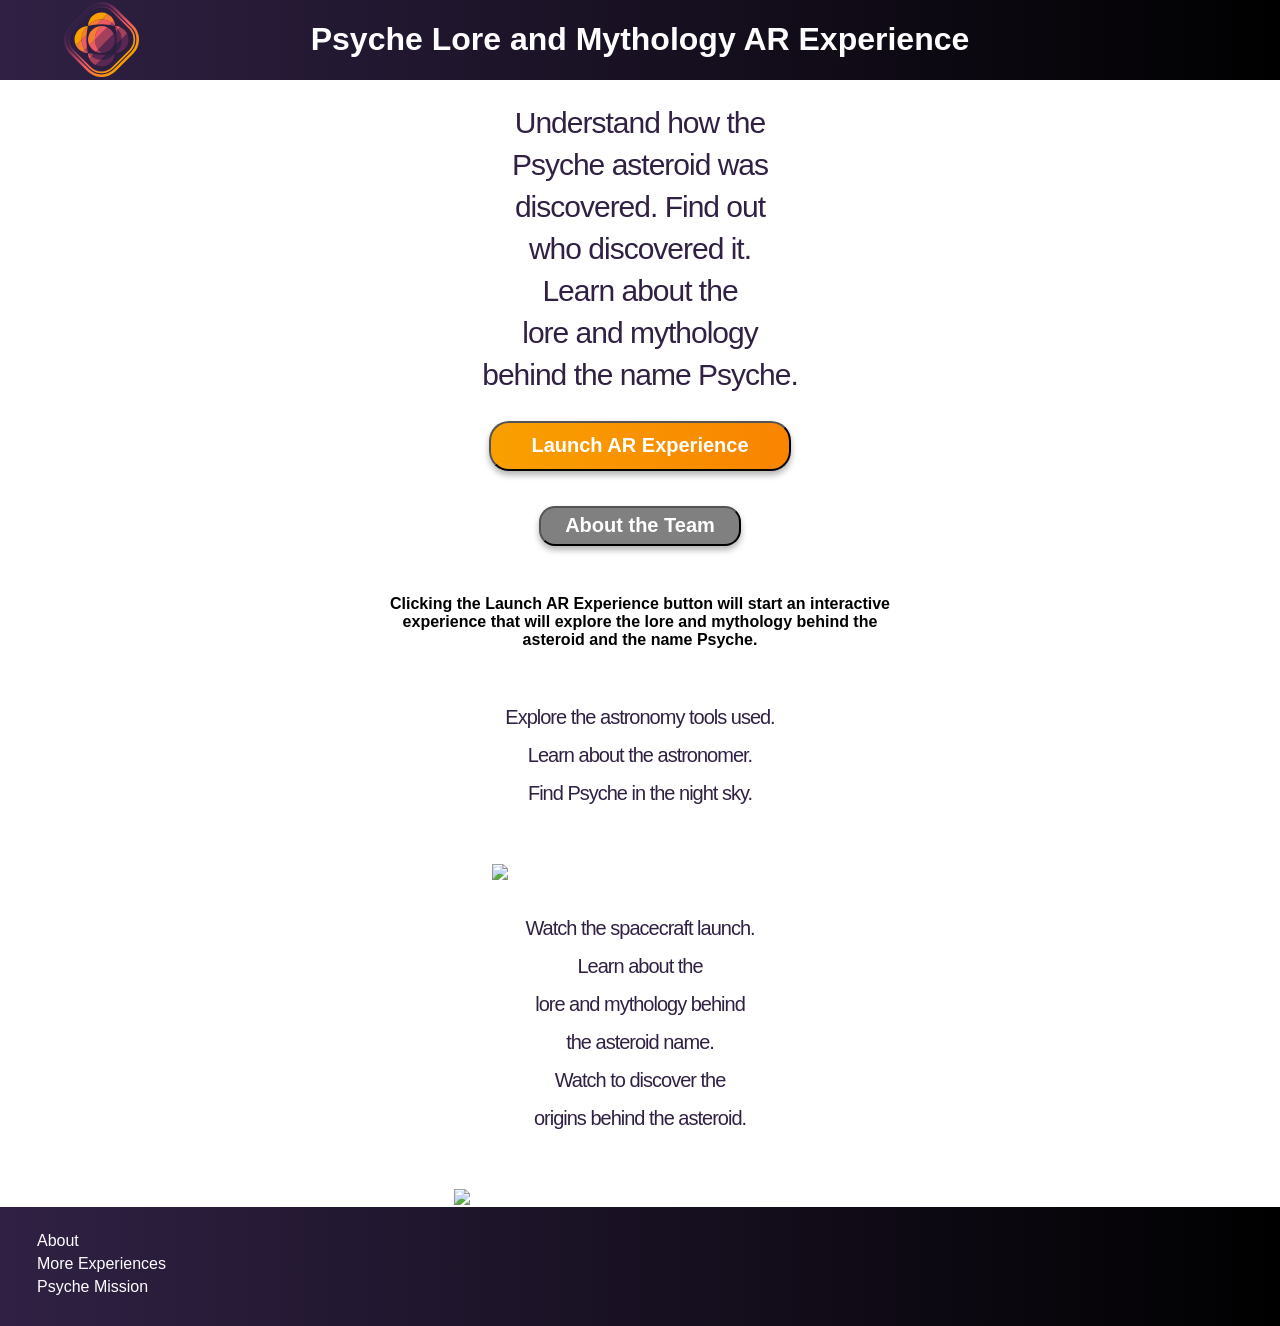
==== lore_and_mythology_experience/pages/index.html @ e2a5ad7d "Testing US322Task329" ====
<!doctype html>
<html lang="en">
<head>
<meta charset="UTF-8" />
<meta name="viewport" content="width=device-width, initial-scale=1.0" />
<meta http-equiv="X-UA-Compatible" content="IE=edge" />
<title>Psyche Lore and Mythology Launch Page</title>
<link rel="stylesheet" href="../assets/css/index.css" />
<script src="../assets/js/index.js" defer></script>
</head>

<body>
<!-- Launch Page Psyche Icon and Title -->
<div id="container">
<div id="psyche-header">
<img
  src="../assets/images/Psyche_Icon_Color-SVG.svg"
  alt="Psyche Icon"
  id="psyche-icon" draggable="false"
/>
<header>
  <h1>Psyche Lore and Mythology AR Experience</h1>
</header>
</div>

<!-- Experience Information -->
<div class="psyche-info">
<!-- Experience Description -->
<div class="psyche-info-headline">Understand how the</div>
<div class="psyche-info-headline">Psyche asteroid was</div>
<div class="psyche-info-headline">discovered. Find out</div>
<div class="psyche-info-headline">who discovered it.</div>
<div class="psyche-info-headline">Learn about the</div>
<div class="psyche-info-headline">lore and mythology</div>
<div class="psyche-info-headline">behind the name Psyche.</div>

<button id="launch-button" type="button" onclick="onClick()">
  Launch AR Experience
</button>

<!-- About Button -->
    <button class="about-button" type="button">
      <a class="about-link" href="../../satellite_experience/pages/about_page.html">About the Team</a>
    </button>
  </div>

  <!-- Instructions -->
  <div class="psyche-info" style="margin-top: 0px">
    Clicking the Launch AR Experience button will start an interactive </br>
    experience that will explore the lore and mythology behind the </br>
      asteroid and the name Psyche.
  </div>

      <!-- Main Content Section -->
      <div class="fade-in-section">
          <div class="psyche-info">
              <div class="psyche-info-line"> Explore the astronomy tools used.</div>
              <div class="psyche-info-line"> Learn about the astronomer.</div>
              <div class="psyche-info-line"> Find Psyche in the night sky.</div>
          </div>

          <div class="psyche-lore-telescope-img" >
              <img src="../assets/images/psyche_lore_and_mythology_experience_mockup_1.png" alt="Telescope pointing up into the night sky" draggable="false"/>
          </div>
      </div>

      <!-- Psyche Lore Content Section -->
      <div class="fade-in-section">
          <div class="psyche-info">
              <div class="psyche-info-line"> Watch the spacecraft launch.</div>
              <div class="psyche-info-line"> Learn about the</div>
              <div class="psyche-info-line"> lore and mythology behind</div>
              <div class="psyche-info-line"> the asteroid name.</div>
              <div class="psyche-info-line">Watch to discover the</div>
              <div class="psyche-info-line"> origins behind the asteroid.</div>
          </div>

          <div class="psyche-lore-telescope-img">
              <img src="../assets/images/psyche_lore_and_mythology_experience_mockup_2.png"" alt="Telescope discovering the asteroid in the night sky" draggable="false"/>
          </div>
      </div>

      <!-- footer -->
        <div class="footer">
          <div class="footer-links">
            <div class="footer-link"><a href="../../satellite_experience/pages/about_page.html">About</a></div>
            <div class="footer-link"><a href="#">More Experiences</a></div>
            <div class="footer-link"><a href="#">Psyche Mission</a></div>
          </div>
        </div>
    </div>
  </body>
</html>
---- lore_and_mythology_experience/assets/css/index.css ----
/* Main Styling */
body {
  font-family: Arial, Helvetica, sans-serif;
  background-color: white;
  background: white;
  color: white;
  text-align: center;
  display: flex;
  padding: 0;
  margin: 0;
  width: 100%;
  position: absolute;
  margin: 0;
  padding: 0;
  overscroll-behavior: none;
}

img {
  pointer-events: none;
}
/* Launch Page */
#container {
  display: flex;
  flex-direction: column;
  justify-content: space-between;
  background-color: #ffffff;
  align-items: center;
  margin-left: 0vh;
  width: 100%;
  margin-right: 0vh;
  text-align: center;
}

#body {
  display: flex;
  flex-direction: column;
  justify-content: space-between;
  align-items: center;
  height: 100vh;
  margin: 0;
}

#psyche-header {
  display: flex;
  flex-direction: row;
  justify-content: center;
  align-self: center;
  background-image: linear-gradient(to right, #302144, #000000);
  align-items: center;
  min-height: 5%;
  width: 100%;
  text-align: center;
}

#psyche-icon {
  position: absolute;
  left: 0;
  align-self: center;
  max-height: 75px;
  max-width: 75px;
  min-height: 75px;
  min-width: 75px;
  height: 15%;
  width: 15%;
  margin-left: 5%;
}

#header {
  align-self: center;
  margin-left: 100px !important;
  margin-right: 100px !important;
}

h1 {
  margin-left: 100px;
  margin-right: 100px;
}

.psyche-info {
  margin-top: 50px;
  font-weight: bold;
  border: 2px solid white;
  color: black;
}

.psyche-info-line {
  font-family: "Helvetica", sans-serif;
  font-weight: normal;
  font-size: 20px;
  line-height: 1.4;
  text-align: center;
  color: #302144;
  letter-spacing: -1px;
}

.psyche-info-headline {
  font-family: "Helvetica", sans-serif;
  font-weight: normal;
  font-size: 30px;
  line-height: 1.4;
  text-align: center;
  color: #302144;
  letter-spacing: -1px;
}

.psyche-info-list {
  font-weight: normal;
  color: black;
  text-align: left;
  align-self: center;
  list-style-type: disc;
}

#launch-button {
  margin-top: 25px;
  margin-bottom: 25px;
  font-size: 20px;
  color: white;
  font-weight: bold;
  background: linear-gradient(to right, #f9a000, #f98400);
  border: 2px 50% black;
  border-radius: 20px;
  height: 50px;
  width: 75%;
  cursor: pointer;
  transition:
    background-color 0.3s,
    transform 0.1s;
  box-shadow: 0 4px 6px rgba(0, 0, 0, 0.3);
}

#launch-button:active {
  background: rgba(255, 255, 255, 0.5);
  color: #f9a000;
  transform: scale(0.95);
  border: none;
}

#launch-button:focus {
  outline: 3px solid #80bdff;
  outline-offset: 2px;
}

#launch-button:hover {
  box-shadow: 0 6px 8px rgba(0, 0, 0, 0.35);
}

.psyche-lore-telescope-img img {
  margin-top: 25px;
  width: 75%;
}

.fade-in-section {
  opacity: 0;
  transform: translateY(20px);
  transition:
    opacity 1s ease-out,
    transform 1s ease-out;
}

.fade-in-section.visible {
  opacity: 1;
  transform: translateY(0);
}

.psyche-info {
  margin: 20px 0;
}

.psyche-info-line {
  margin: 10px 0;
}

.about-link {
  text-decoration: none;
  color: white;
}

.about-button {
  margin-top: 10px;
  margin-bottom: 25px;
  font-size: 20px;
  color: white;
  font-weight: bold;
  background-color: gray;
  /* background-color: #f9a000;#20162f; */
  border: 2px 50% black;
  border-radius: 16px;
  height: 40px;
  width: 50%;
  cursor: pointer;
  transition:
    background-color 0.3s,
    transform 0.1s;
  box-shadow: 0 4px 6px rgba(0, 0, 0, 0.3);
}

.about-button:active {
  background: rgba(255, 255, 255, 0.5);
  transform: scale(0.95);
  border: none;
}

.about-button:focus {
  outline: none;
}

.about-button:hover {
  box-shadow: 0 6px 8px rgba(0, 0, 0, 0.35);
}

.footer {
  background-image: linear-gradient(to right, #302144, #000000);
  width: 100%;
  justify-content: center;
}

.footer-links {
  padding-top: 20px;
  padding-bottom: 25px;
  text-align: left;
  width: 95%;
  left: 50%;
  margin: 0 auto;
}
.footer-links a {
  color: white;
  text-decoration: none;
}
.footer-links a:hover {
  color: #f9a001;
}
.footer-links a:visited {
  text-decoration: none;
}

.footer-link {
  margin: 5px;
}
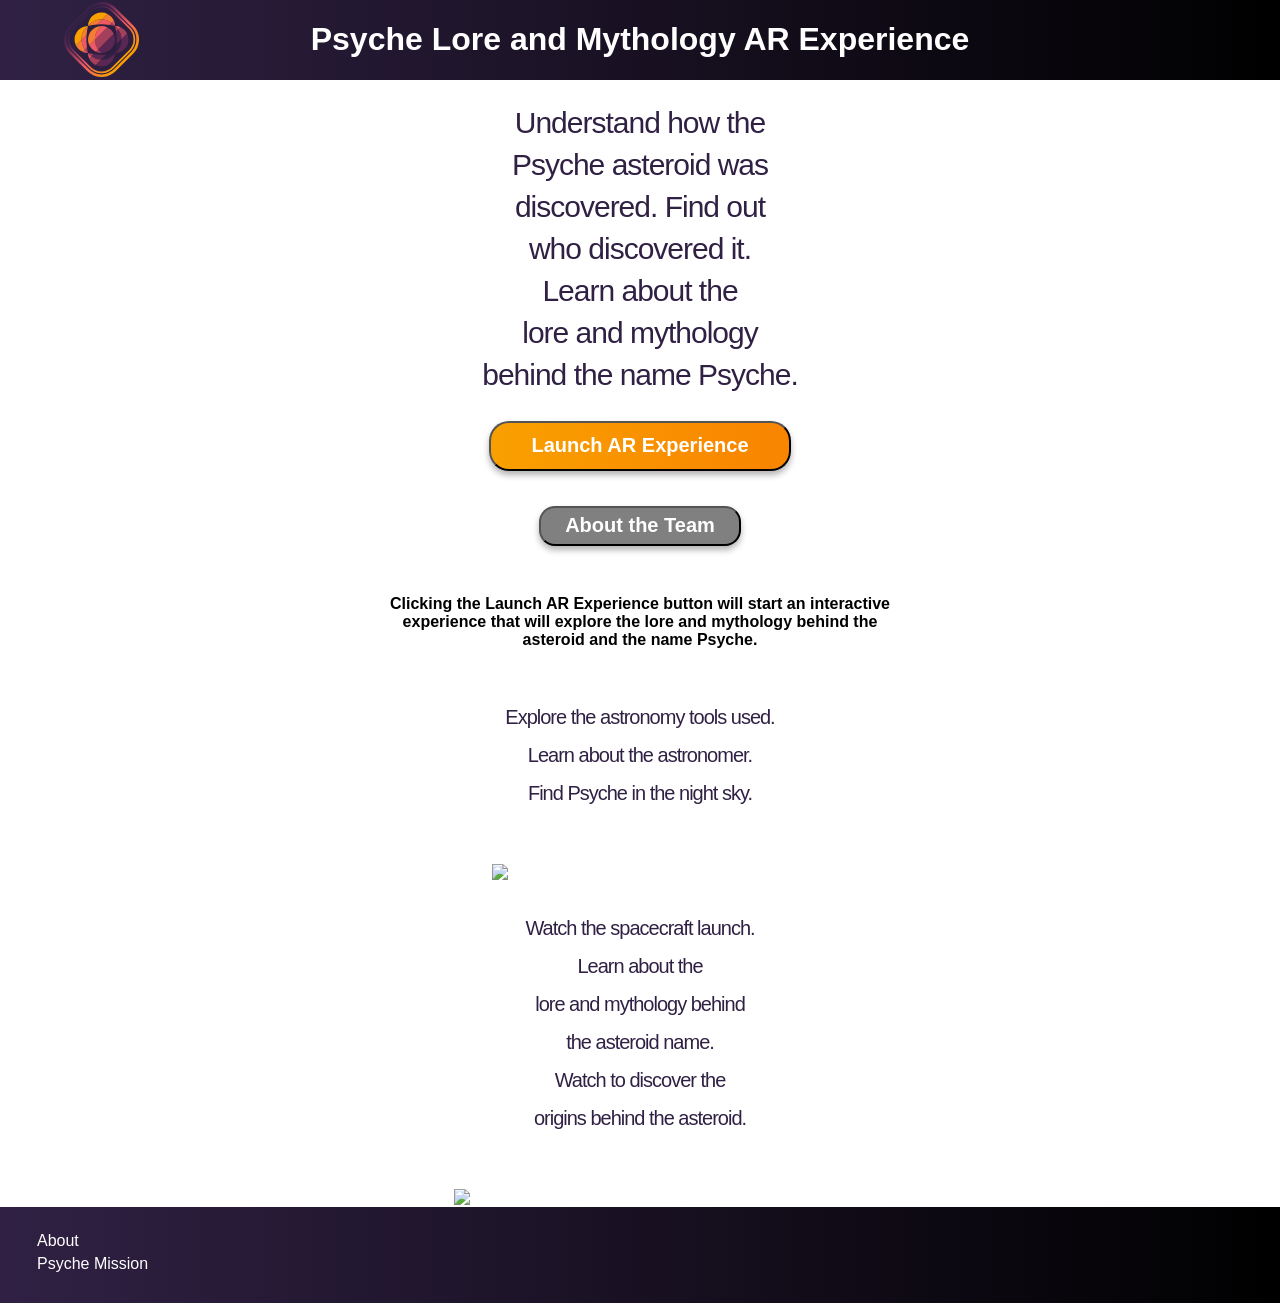
==== commit 8cb3e917: "Testing again after the push" ====
--- a/lore_and_mythology_experience/pages/index.html
+++ b/lore_and_mythology_experience/pages/index.html
@@ -34,6 +34,7 @@
 <div class="psyche-info-headline">lore and mythology</div>
 <div class="psyche-info-headline">behind the name Psyche.</div>
 
+<!-- Launch Button -->
 <button id="launch-button" type="button" onclick="onClick()">
   Launch AR Experience
 </button>
@@ -84,8 +85,7 @@
         <div class="footer">
           <div class="footer-links">
             <div class="footer-link"><a href="../../satellite_experience/pages/about_page.html">About</a></div>
-            <div class="footer-link"><a href="#">More Experiences</a></div>
-            <div class="footer-link"><a href="#">Psyche Mission</a></div>
+            <div class="footer-link"><a href="https://psyche.asu.edu/">Psyche Mission</a></div>
           </div>
         </div>
     </div>
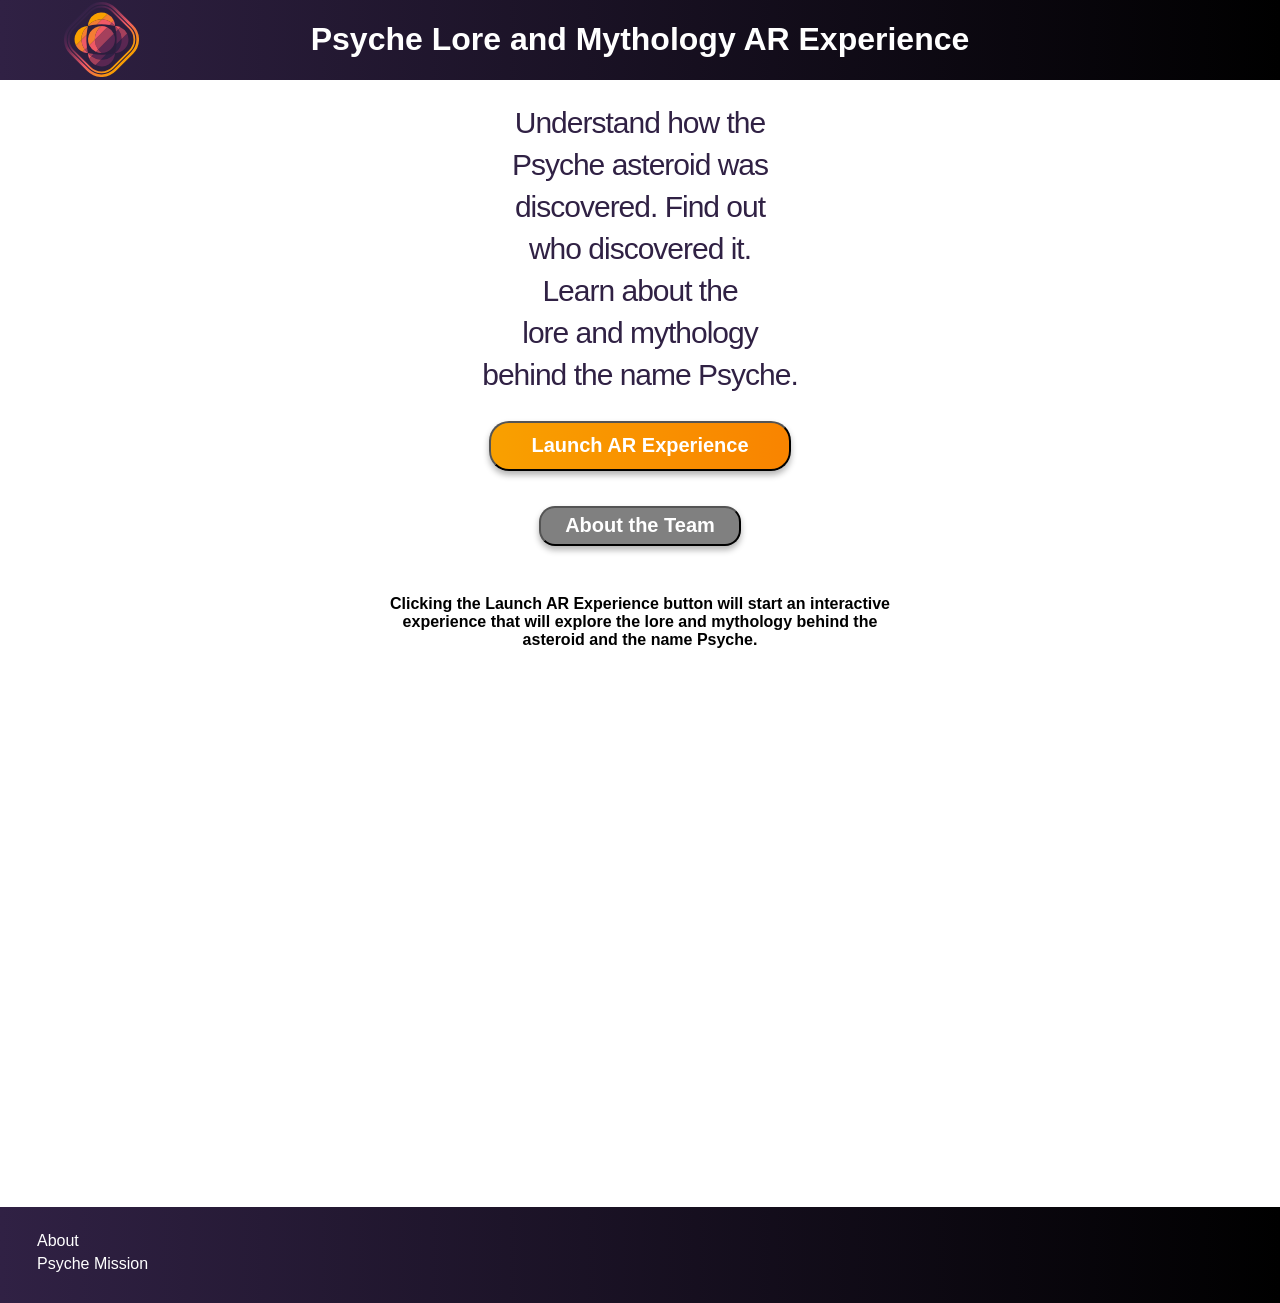
==== commit aeeb6bb7: "Making every script a module lol" ====
--- a/lore_and_mythology_experience/pages/index.html
+++ b/lore_and_mythology_experience/pages/index.html
@@ -6,7 +6,7 @@
 <meta http-equiv="X-UA-Compatible" content="IE=edge" />
 <title>Psyche Lore and Mythology Launch Page</title>
 <link rel="stylesheet" href="../assets/css/index.css" />
-<script src="../assets/js/index.js" defer></script>
+<script src="../assets/js/index.js" type="module" defer></script>
 </head>
 
 <body>
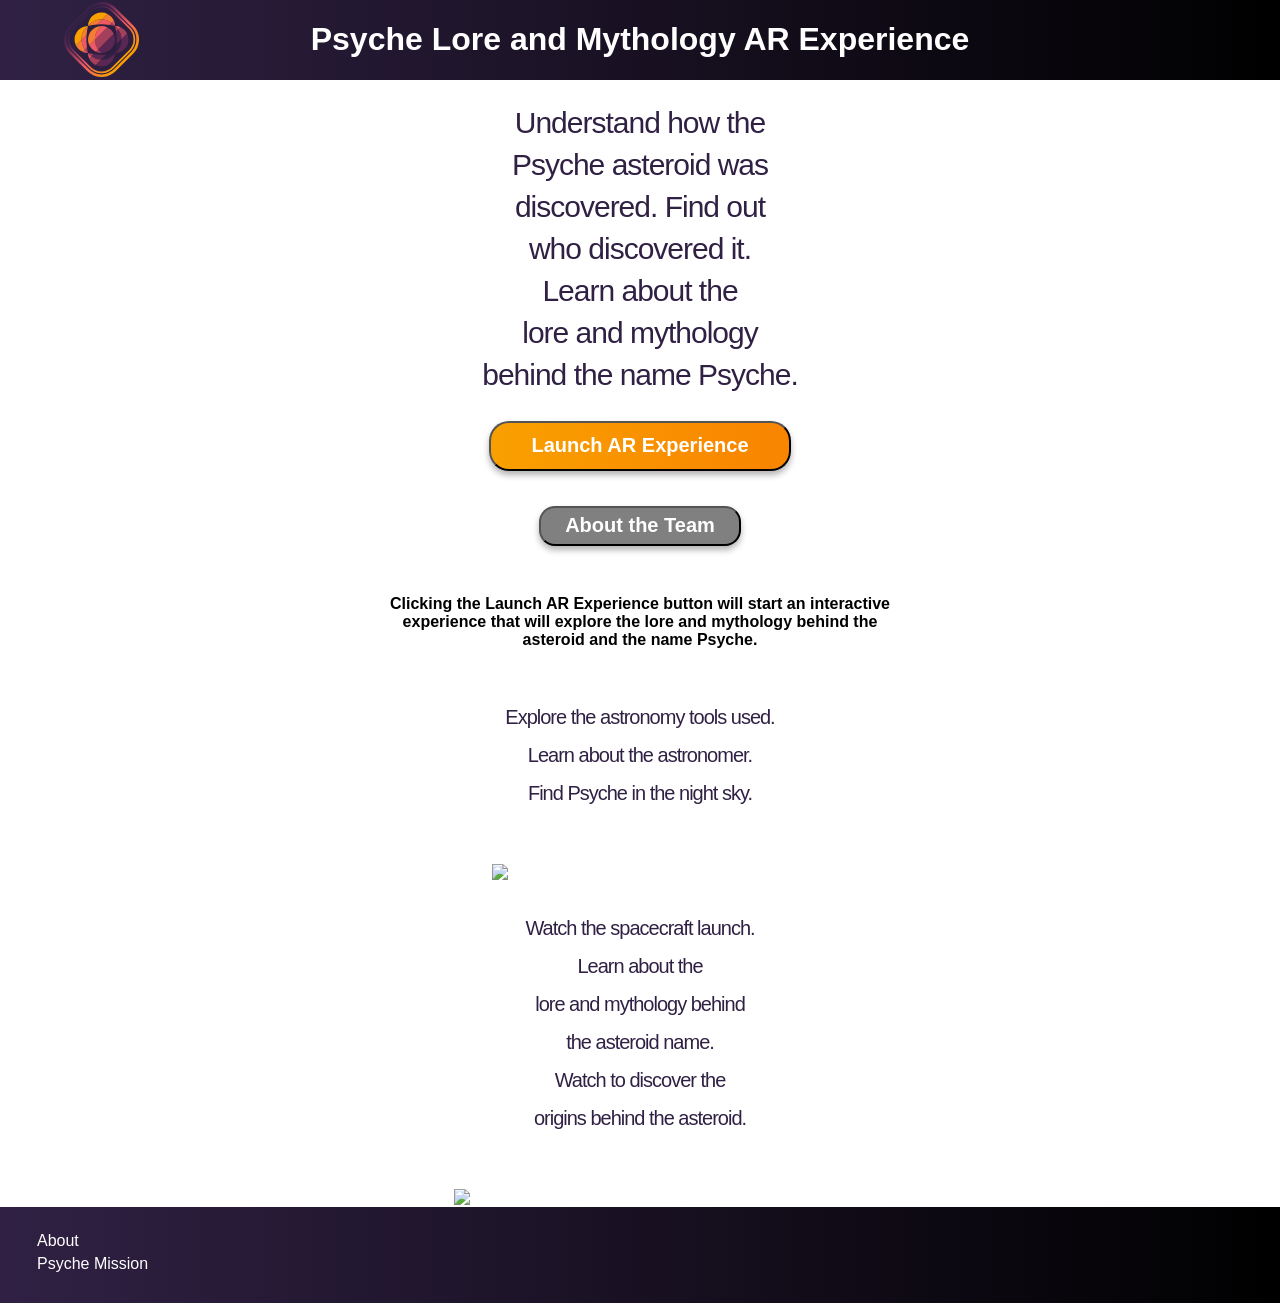
==== commit 6623f613: "retesting US423Task444 just in case..." ====
--- a/lore_and_mythology_experience/pages/index.html
+++ b/lore_and_mythology_experience/pages/index.html
@@ -6,7 +6,7 @@
 <meta http-equiv="X-UA-Compatible" content="IE=edge" />
 <title>Psyche Lore and Mythology Launch Page</title>
 <link rel="stylesheet" href="../assets/css/index.css" />
-<script src="../assets/js/index.js" type="module" defer></script>
+<script src="../assets/js/index.js" defer></script>
 </head>
 
 <body>
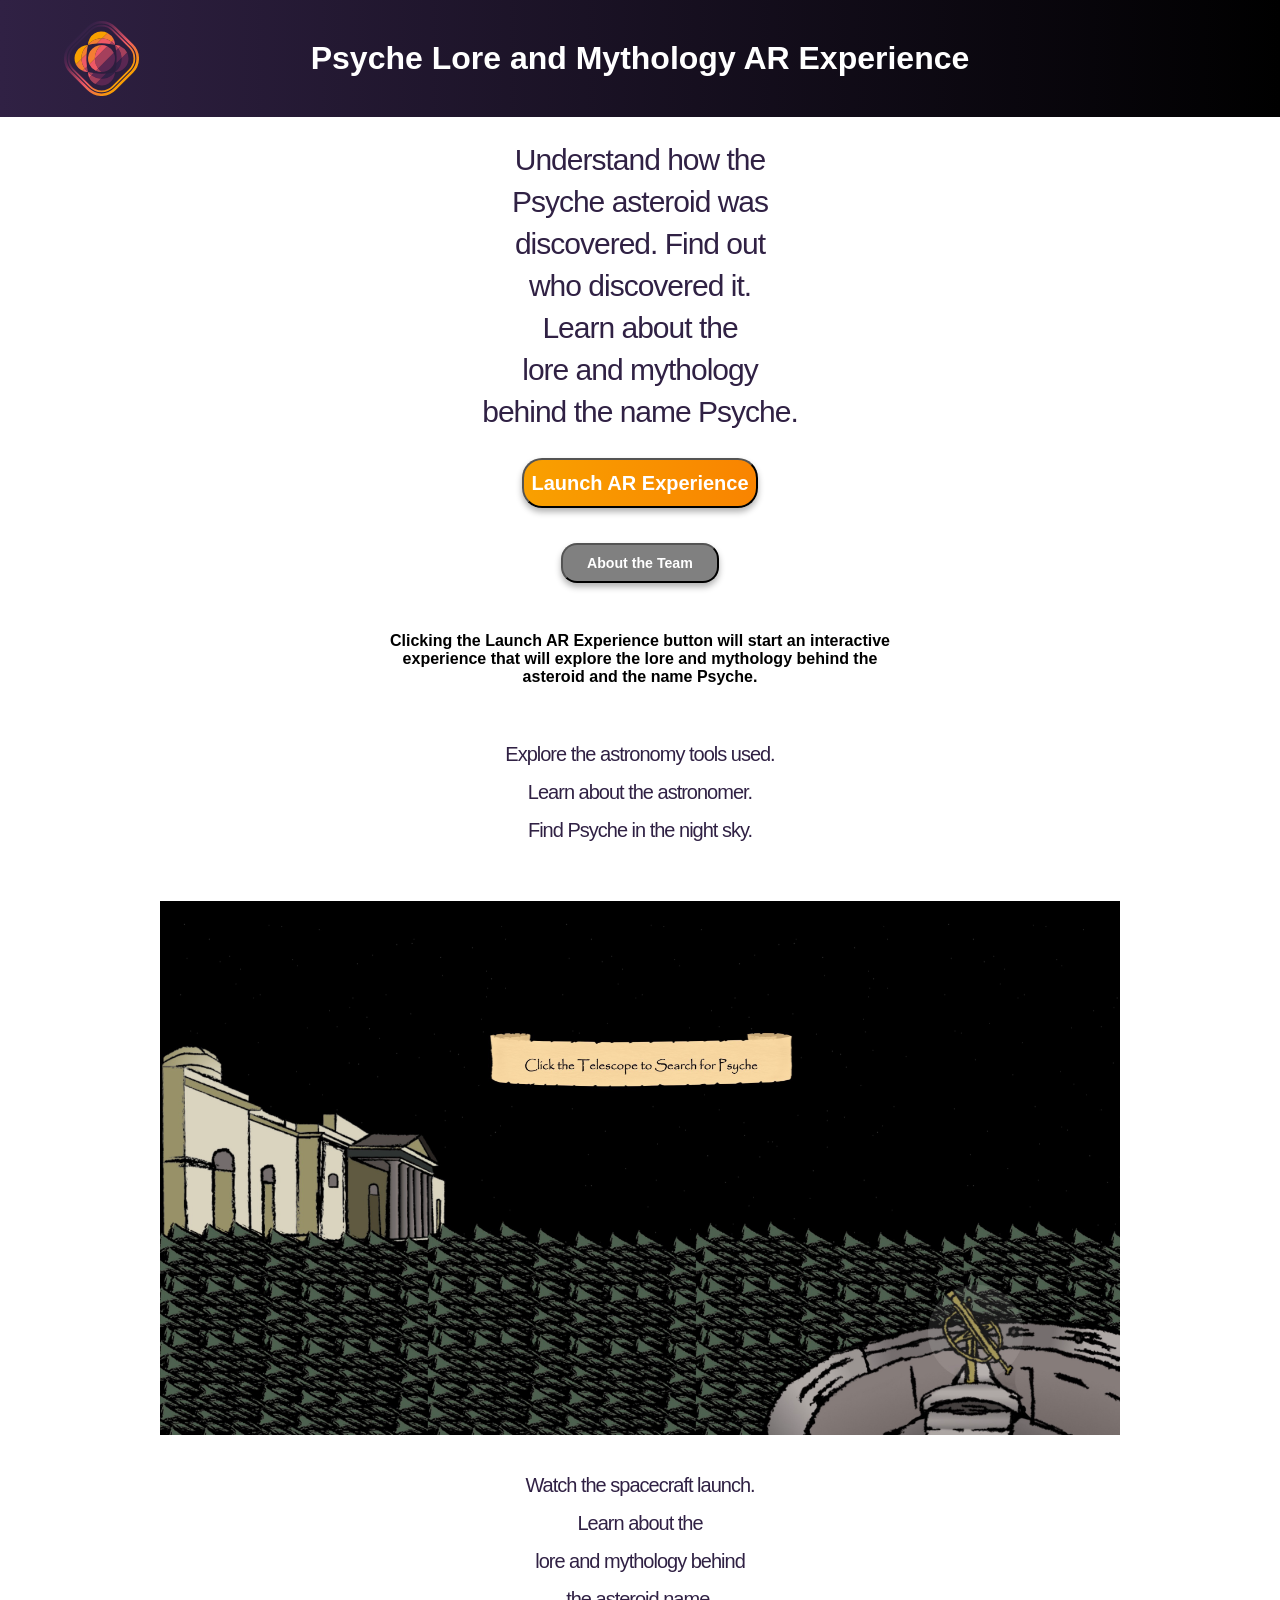
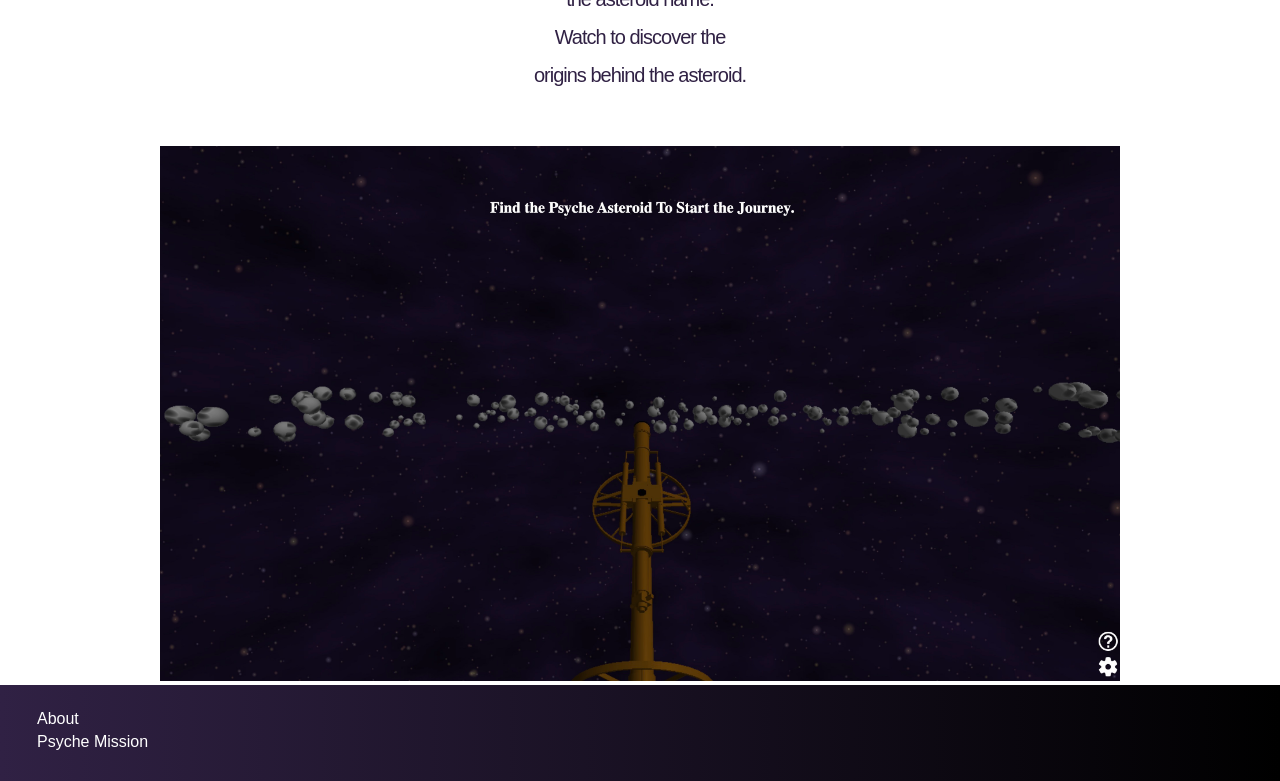
==== commit c1682e12: "Testing US477Task450" ====
--- a/lore_and_mythology_experience/pages/index.html
+++ b/lore_and_mythology_experience/pages/index.html
@@ -15,11 +15,10 @@
 <div id="psyche-header">
 <img
   src="../assets/images/Psyche_Icon_Color-SVG.svg"
-  alt="Psyche Icon"
-  id="psyche-icon" draggable="false"
-/>
+alt="Psyche Icon"
+id="psyche-icon" draggable="false" />
 <header>
-  <h1>Psyche Lore and Mythology AR Experience</h1>
+<h1>Psyche Lore and Mythology AR Experience</h1>
 </header>
 </div>
 
@@ -36,21 +35,21 @@
 
 <!-- Launch Button -->
 <button id="launch-button" type="button" onclick="onClick()">
-  Launch AR Experience
+Launch AR Experience
 </button>
 
 <!-- About Button -->
-    <button class="about-button" type="button">
-      <a class="about-link" href="../../satellite_experience/pages/about_page.html">About the Team</a>
-    </button>
-  </div>
+<button class="about-button" type="button">
+  <a class="about-link" href="../../satellite_experience/pages/about_page.html">About the Team</a>
+</button>
+</div>
 
-  <!-- Instructions -->
-  <div class="psyche-info" style="margin-top: 0px">
-    Clicking the Launch AR Experience button will start an interactive </br>
-    experience that will explore the lore and mythology behind the </br>
-      asteroid and the name Psyche.
-  </div>
+<!-- Instructions -->
+<div class="psyche-info" style="margin-top: 0px">
+Clicking the Launch AR Experience button will start an interactive </br>
+experience that will explore the lore and mythology behind the </br>
+  asteroid and the name Psyche.
+</div>
 
       <!-- Main Content Section -->
       <div class="fade-in-section">
@@ -61,11 +60,11 @@
           </div>
 
           <div class="psyche-lore-telescope-img" >
-              <img src="../assets/images/psyche_lore_and_mythology_experience_mockup_1.png" alt="Telescope pointing up into the night sky" draggable="false"/>
+              <img src="../assets/images/launch/context.jpeg" alt="Observatory with telescope pointing up into the night sky" draggable="false"/>
           </div>
-      </div>
+  </div>
 
-      <!-- Psyche Lore Content Section -->
+  <!-- Psyche Lore Content Section -->
       <div class="fade-in-section">
           <div class="psyche-info">
               <div class="psyche-info-line"> Watch the spacecraft launch.</div>
@@ -77,7 +76,7 @@
           </div>
 
           <div class="psyche-lore-telescope-img">
-              <img src="../assets/images/psyche_lore_and_mythology_experience_mockup_2.png"" alt="Telescope discovering the asteroid in the night sky" draggable="false"/>
+              <img src="../assets/images/launch/main.jpeg" alt="Telescope searching for the asteroid in the night sky" draggable="false"/>
           </div>
       </div>
 
--- a/lore_and_mythology_experience/assets/css/index.css
+++ b/lore_and_mythology_experience/assets/css/index.css
@@ -63,6 +63,9 @@
   height: 15%;
   width: 15%;
   margin-left: 5%;
+  pointer-events: auto;
+  cursor: pointer;
+  z-index: 999;
 }
 
 #header {
@@ -173,17 +176,17 @@
 
 .about-link {
   text-decoration: none;
+  font-size: 10cqw;
   color: white;
 }
 
 .about-button {
   margin-top: 10px;
   margin-bottom: 25px;
-  font-size: 20px;
+  container-type: inline-size;
   color: white;
   font-weight: bold;
   background-color: gray;
-  /* background-color: #f9a000;#20162f; */
   border: 2px 50% black;
   border-radius: 16px;
   height: 40px;
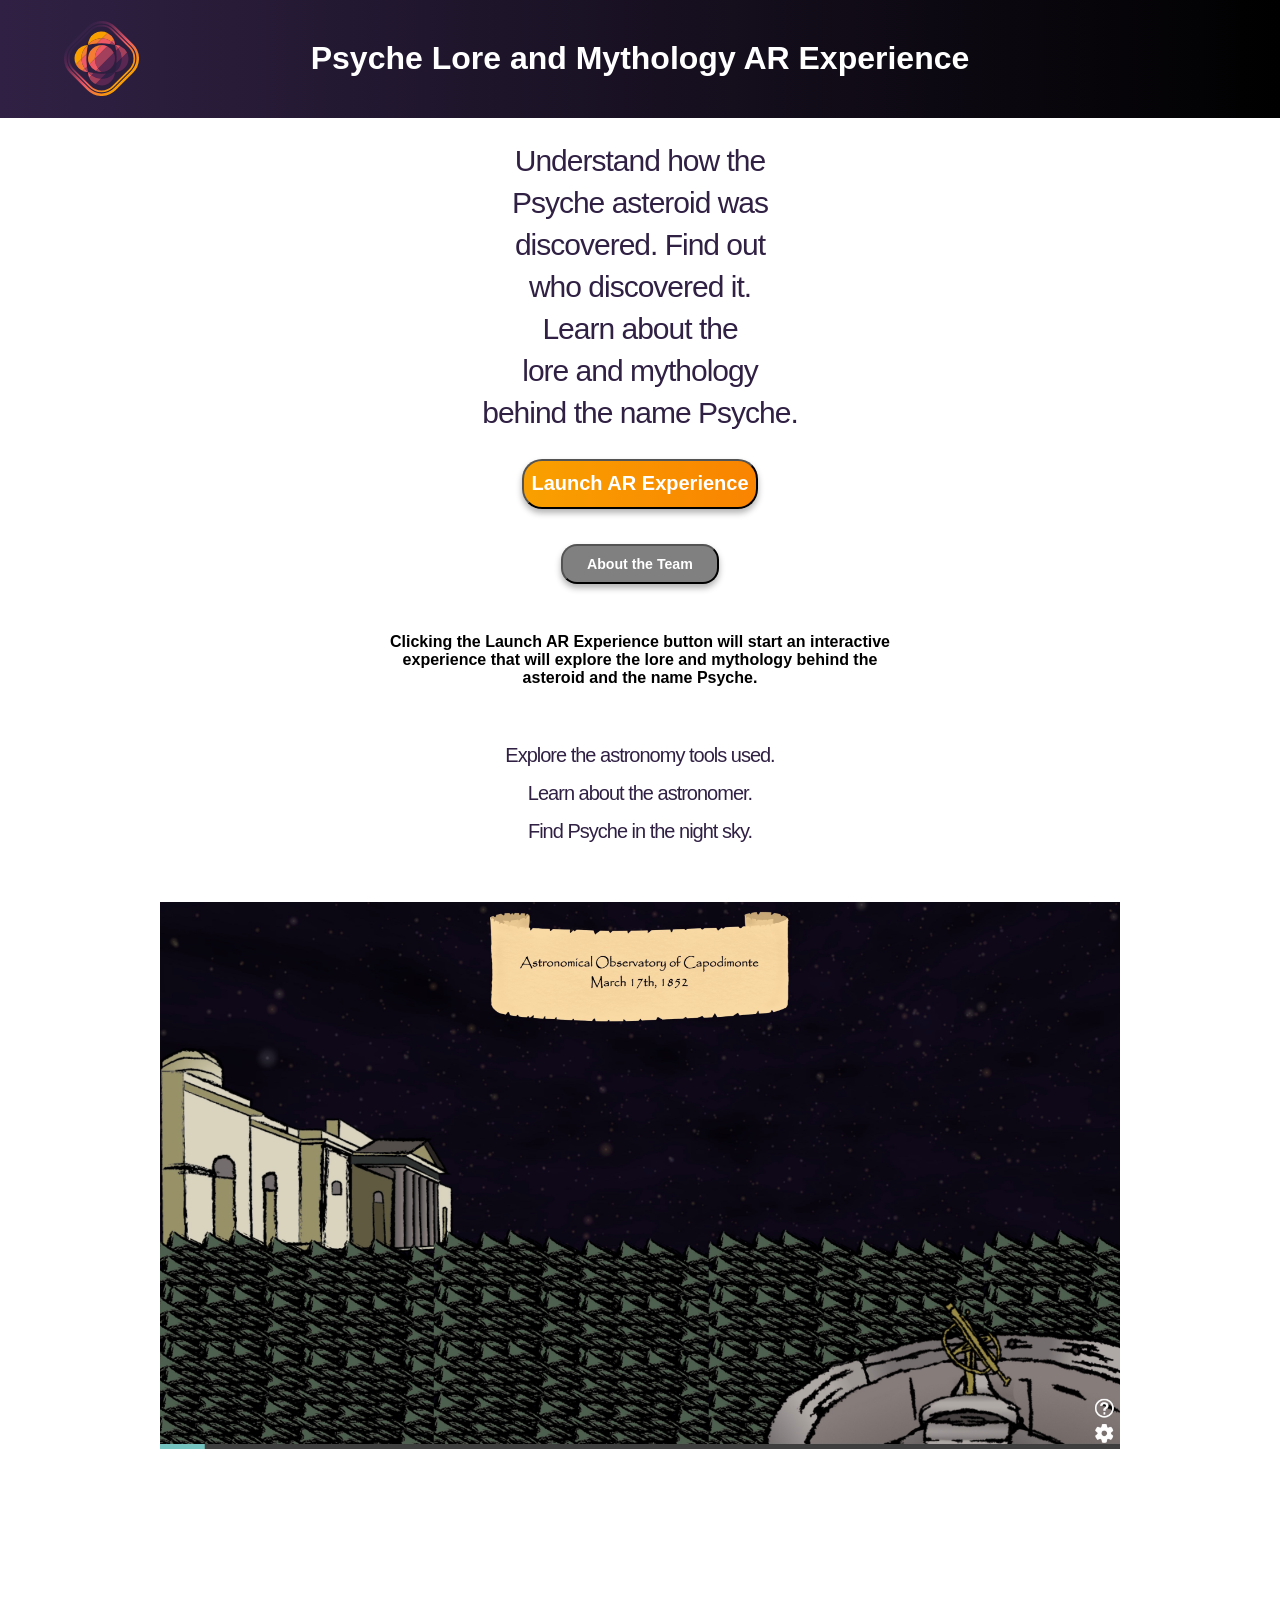
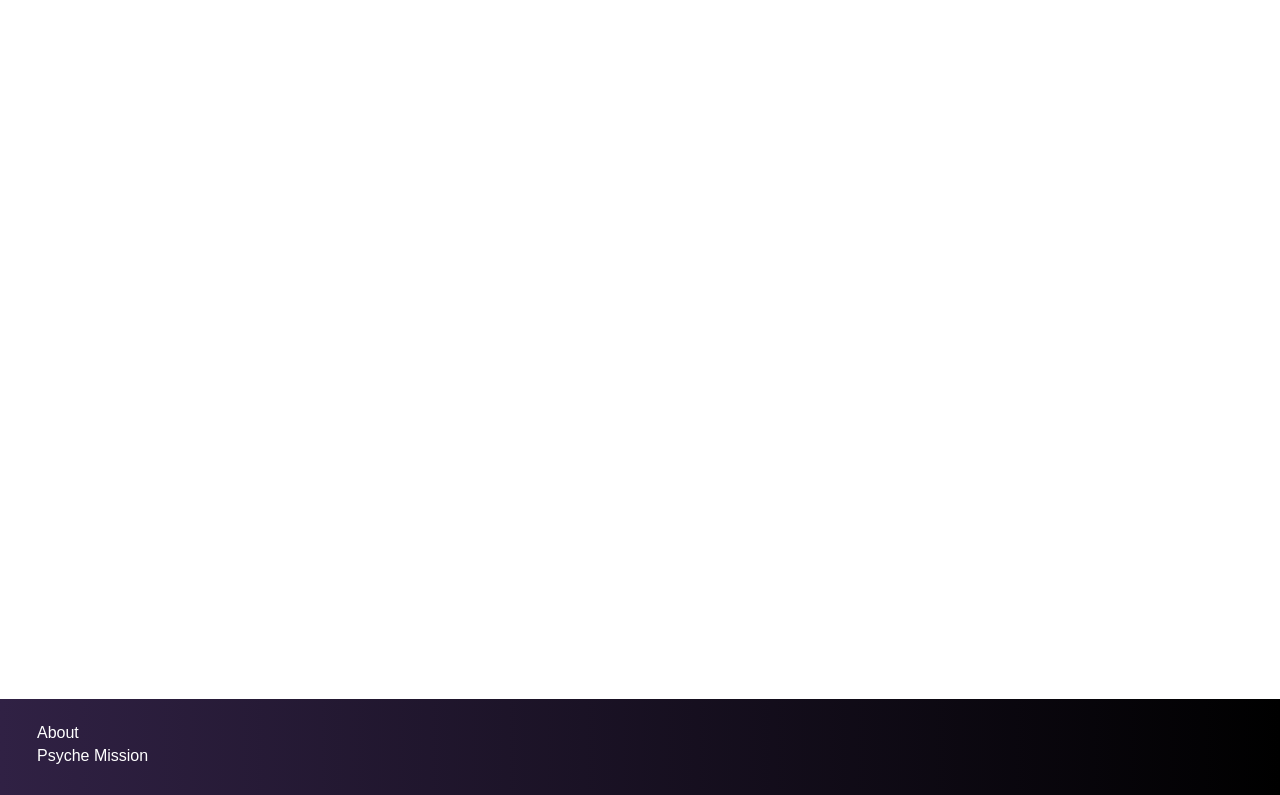
==== commit 7438aa53: "Re-testing US449Task466" ====
--- a/lore_and_mythology_experience/pages/index.html
+++ b/lore_and_mythology_experience/pages/index.html
@@ -60,7 +60,7 @@
           </div>
 
           <div class="psyche-lore-telescope-img" >
-              <img src="../assets/images/launch/context.jpeg" alt="Observatory with telescope pointing up into the night sky" draggable="false"/>
+              <img src="../assets/images/launch/context.jpg" alt="Observatory with telescope pointing up into the night sky" draggable="false"/>
           </div>
   </div>
 
